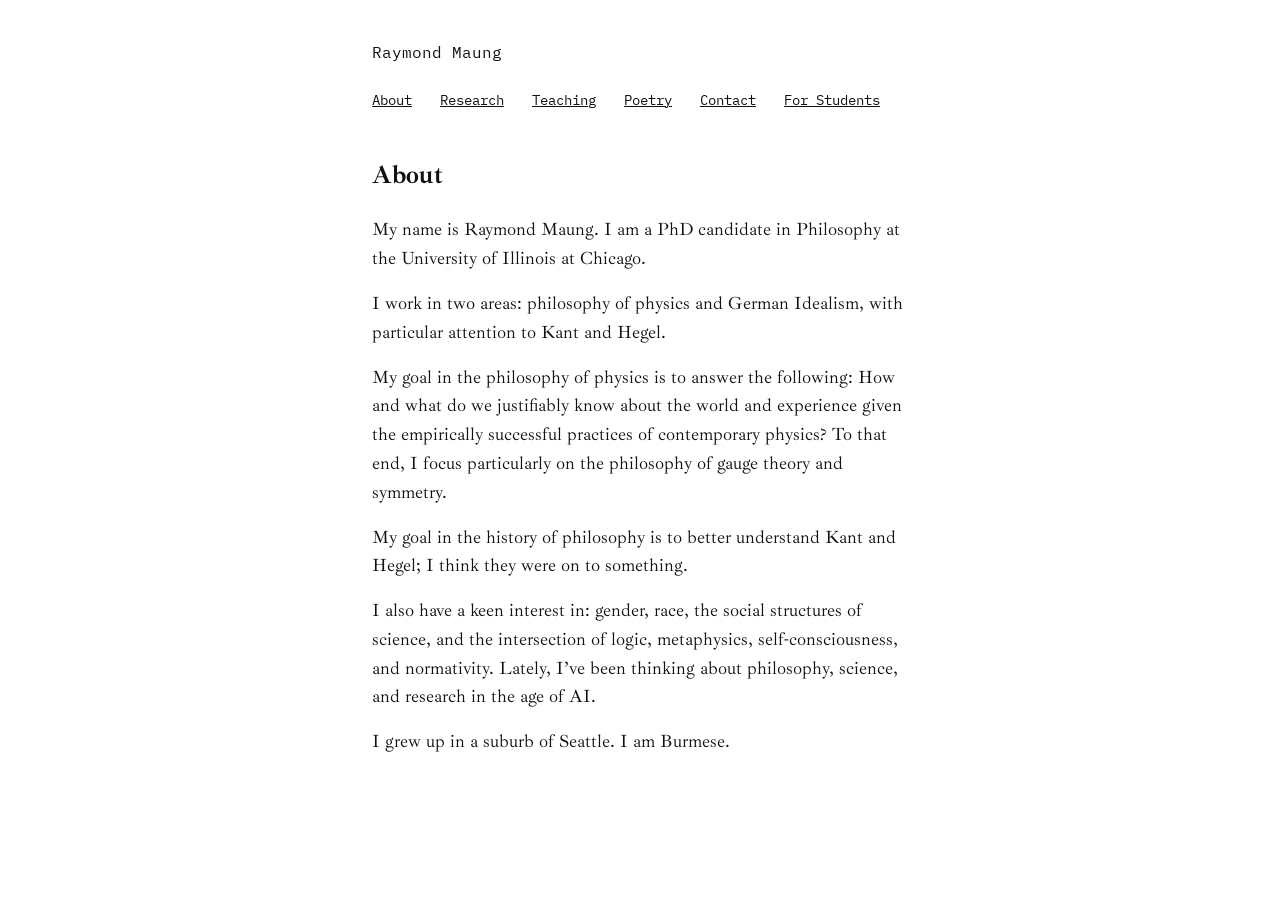
==== index.html @ 3c8e400b "." ====
<!DOCTYPE html>
<!-- Hand-written page shell for every page of raymondmaung.com (the
     preamble.tex analog — presentation config stays hand-written).
     org-site-export.el substitutes the double-braced TITLE / ROOT /
     BODY tokens (every occurrence — which is why this comment must
     not spell them out) and writes the result into research-public.
     Edit here, then `publish site` to regenerate every page. -->
<html lang="en">
<head>
<meta charset="utf-8">
<meta name="viewport" content="width=device-width, initial-scale=1">
<title>About — Raymond Maung</title>
<link rel="stylesheet" href="style.css">
</head>
<body>
<header>
<p class="site-title"><a href="">Raymond Maung</a></p>
<nav>
<a href="">About</a>
<a href="research/">Research</a>
<a href="teaching/">Teaching</a>
<a href="poetry/">Poetry</a>
<a href="contact/">Contact</a>
<a href="for-students/">For Students</a>
</nav>
</header>
<main>
<h1>About</h1>
<p>
My name is Raymond Maung. I am a PhD candidate in Philosophy at the University of Illinois at Chicago.
</p>

<p>
I work in two areas: philosophy of physics and German Idealism, with particular attention to Kant and Hegel.
</p>

<p>
My goal in the philosophy of physics is to answer the following: How and what do we justifiably know about the world and experience given the empirically successful practices of contemporary physics? To that end, I focus particularly on the philosophy of gauge theory and symmetry.
</p>

<p>
My goal in the history of philosophy is to better understand Kant and Hegel; I think they were on to something.
</p>

<p>
I also have a keen interest in: gender, race, the social structures of science, and the intersection of logic, metaphysics, self-consciousness, and normativity. Lately, I&rsquo;ve been thinking about philosophy, science, and research in the age of AI.
</p>

<p>
I grew up in a suburb of Seattle. I am Burmese.
</p>

</main>
</body>
</html>
---- style.css ----
/* Hand-written stylesheet for raymondmaung.com — the preamble.tex
 * analog.  Austere on purpose: text, one column, nothing else.
 *
 * THEME KNOBS — the whole look lives in this :root block (the CSS
 * analog of \paperfontsize/\paperspacing in shared/preamble.tex).
 * Everything below only consumes these variables: re-theming is an
 * edit here (plus, for a new typeface, woff2 files in shared/fonts/
 * and the @font-face rules beneath), then `publish site`.
 * Current values approximate the WordPress Ueno look — a starting
 * point, not a commitment. */
:root {
  --font-body: "Ibarra Real Nova", Georgia, serif;
  --font-accent: "IBM Plex Mono", ui-monospace, monospace; /* site title + nav */
  --size-body: 1.125rem;
  --size-title: 1rem;        /* the mono site title */
  --measure: 36rem;          /* column width */
  --leading: 1.6;
  --color-fg: #111;
  --color-bg: #fff;
  --color-link: #111;
}

/* Self-hosted fonts (both SIL OFL) — no third-party requests. */
@font-face {
  font-family: "Ibarra Real Nova";
  src: url("fonts/ibarra-real-nova-regular.woff2") format("woff2");
  font-weight: 400; font-style: normal; font-display: swap;
}
@font-face {
  font-family: "Ibarra Real Nova";
  src: url("fonts/ibarra-real-nova-italic.woff2") format("woff2");
  font-weight: 400; font-style: italic; font-display: swap;
}
@font-face {
  font-family: "Ibarra Real Nova";
  src: url("fonts/ibarra-real-nova-700.woff2") format("woff2");
  font-weight: 700; font-style: normal; font-display: swap;
}
@font-face {
  font-family: "IBM Plex Mono";
  src: url("fonts/ibm-plex-mono-regular.woff2") format("woff2");
  font-weight: 400; font-style: normal; font-display: swap;
}

/* Normalization — three lines, no reset framework. */
*, *::before, *::after { box-sizing: border-box; }
body { margin: 0; }
h1, h2, h3, p, ul { margin: 0 0 1rem; }

body {
  font-family: var(--font-body);
  font-size: var(--size-body);
  line-height: var(--leading);
  color: var(--color-fg);
  background: var(--color-bg);
  max-width: var(--measure);
  margin: 0 auto;
  padding: 2.5rem 1.25rem 4rem;
}

header { margin-bottom: 3rem; }
.site-title {
  font-family: var(--font-accent);
  font-size: var(--size-title);
  margin-bottom: 1.5rem;
}
.site-title a { text-decoration: none; }
nav {
  font-family: var(--font-accent);
  font-size: 0.85rem;
}
nav a { margin-right: 1.25rem; }

h1 { font-size: 1.6rem; line-height: 1.25; margin-bottom: 1.5rem; }
h2 { font-size: 1.25rem; margin-top: 2rem; }

a { color: var(--color-link); }

ul.papers { list-style: none; padding: 0; }
ul.papers li { margin-bottom: 0.75rem; }
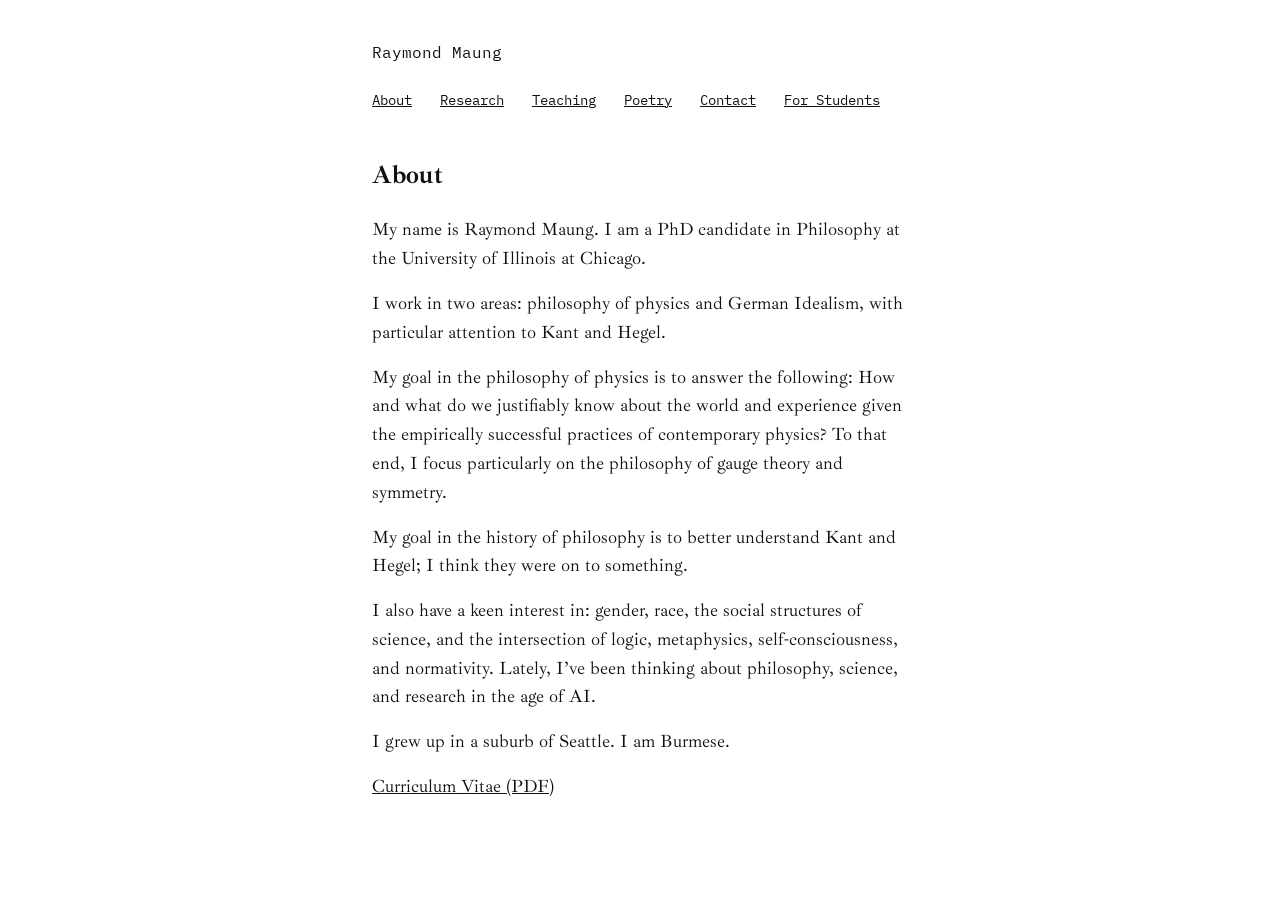
==== commit cf98376e: "." ====
--- a/index.html
+++ b/index.html
@@ -50,6 +50,10 @@
 I grew up in a suburb of Seattle. I am Burmese.
 </p>
 
+<p>
+<a href="maung_cv.pdf">Curriculum Vitae (PDF)</a>
+</p>
+
 </main>
 </body>
 </html>
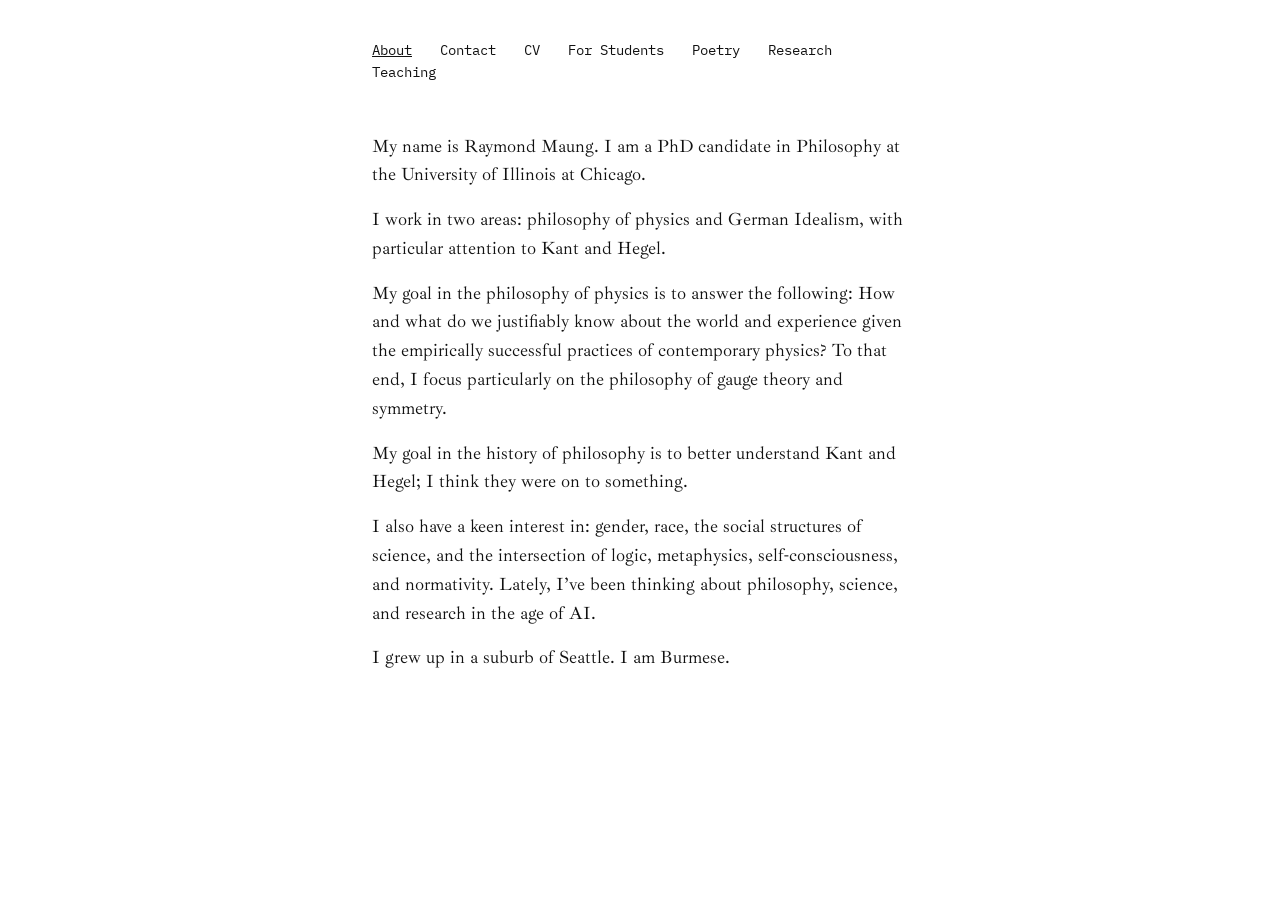
==== commit 3c0b36f0: "." ====
--- a/index.html
+++ b/index.html
@@ -3,8 +3,11 @@
      preamble.tex analog — presentation config stays hand-written).
      org-site-export.el substitutes the double-braced TITLE / ROOT /
      BODY tokens (every occurrence — which is why this comment must
-     not spell them out) and writes the result into research-public.
-     Edit here, then `publish site` to regenerate every page. -->
+     not spell them out), marks the one nav link that targets the
+     page being exported with aria-current (style.css underlines
+     exactly that link), and writes the result into research-public.
+     Nav links stay alphabetized by label. Edit here, then
+     `publish site` to regenerate every page. -->
 <html lang="en">
 <head>
 <meta charset="utf-8">
@@ -14,18 +17,17 @@
 </head>
 <body>
 <header>
-<p class="site-title"><a href="">Raymond Maung</a></p>
 <nav>
-<a href="">About</a>
+<a aria-current="page" href="">About</a>
+<a href="contact/">Contact</a>
+<a href="cv/">CV</a>
+<a href="for-students/">For Students</a>
+<a href="poetry/">Poetry</a>
 <a href="research/">Research</a>
 <a href="teaching/">Teaching</a>
-<a href="poetry/">Poetry</a>
-<a href="contact/">Contact</a>
-<a href="for-students/">For Students</a>
 </nav>
 </header>
 <main>
-<h1>About</h1>
 <p>
 My name is Raymond Maung. I am a PhD candidate in Philosophy at the University of Illinois at Chicago.
 </p>
@@ -50,10 +52,6 @@
 I grew up in a suburb of Seattle. I am Burmese.
 </p>
 
-<p>
-<a href="maung_cv.pdf">Curriculum Vitae (PDF)</a>
-</p>
-
 </main>
 </body>
 </html>
--- a/style.css
+++ b/style.css
@@ -10,9 +10,8 @@
  * point, not a commitment. */
 :root {
   --font-body: "Ibarra Real Nova", Georgia, serif;
-  --font-accent: "IBM Plex Mono", ui-monospace, monospace; /* site title + nav */
+  --font-accent: "IBM Plex Mono", ui-monospace, monospace; /* nav */
   --size-body: 1.125rem;
-  --size-title: 1rem;        /* the mono site title */
   --measure: 36rem;          /* column width */
   --leading: 1.6;
   --color-fg: #111;
@@ -59,22 +58,40 @@
 }
 
 header { margin-bottom: 3rem; }
-.site-title {
-  font-family: var(--font-accent);
-  font-size: var(--size-title);
-  margin-bottom: 1.5rem;
-}
-.site-title a { text-decoration: none; }
 nav {
   font-family: var(--font-accent);
   font-size: 0.85rem;
 }
-nav a { margin-right: 1.25rem; }
+nav a { margin-right: 1.25rem; text-decoration: none; }
+nav a[aria-current] { text-decoration: underline; }
 
-h1 { font-size: 1.6rem; line-height: 1.25; margin-bottom: 1.5rem; }
 h2 { font-size: 1.25rem; margin-top: 2rem; }
 
 a { color: var(--color-link); }
 
 ul.papers { list-style: none; padding: 0; }
 ul.papers li { margin-bottom: 0.75rem; }
+
+/* CV page — layout for the body that org-site-export.el generates from
+ * the CV's own source (the web analog of the \entry macros in
+ * cv/preamble.tex; the class names mirror the macro names). */
+.cv-sub { font-size: 0.9em; }
+.cv-entry {
+  display: flex;
+  justify-content: space-between;
+  gap: 1rem;
+  margin-bottom: 0.35rem;
+}
+.cv-date { text-align: right; }
+p.cv-entry.cv-sub { padding-left: 1.5rem; }
+.cv-details { list-style: none; padding-left: 1.5rem; font-size: 0.9em; }
+.cv-details li { display: flex; justify-content: space-between; gap: 1rem; }
+.cv-subline { padding-left: 1.5rem; font-size: 0.9em; }
+.cv-pres { margin-bottom: 1rem; }
+.cv-pres .cv-entry { margin-bottom: 0.15rem; }
+.cv-venue {
+  padding-left: 1.5rem;
+  font-size: 0.9em;
+  font-style: italic;
+  margin-bottom: 0;
+}
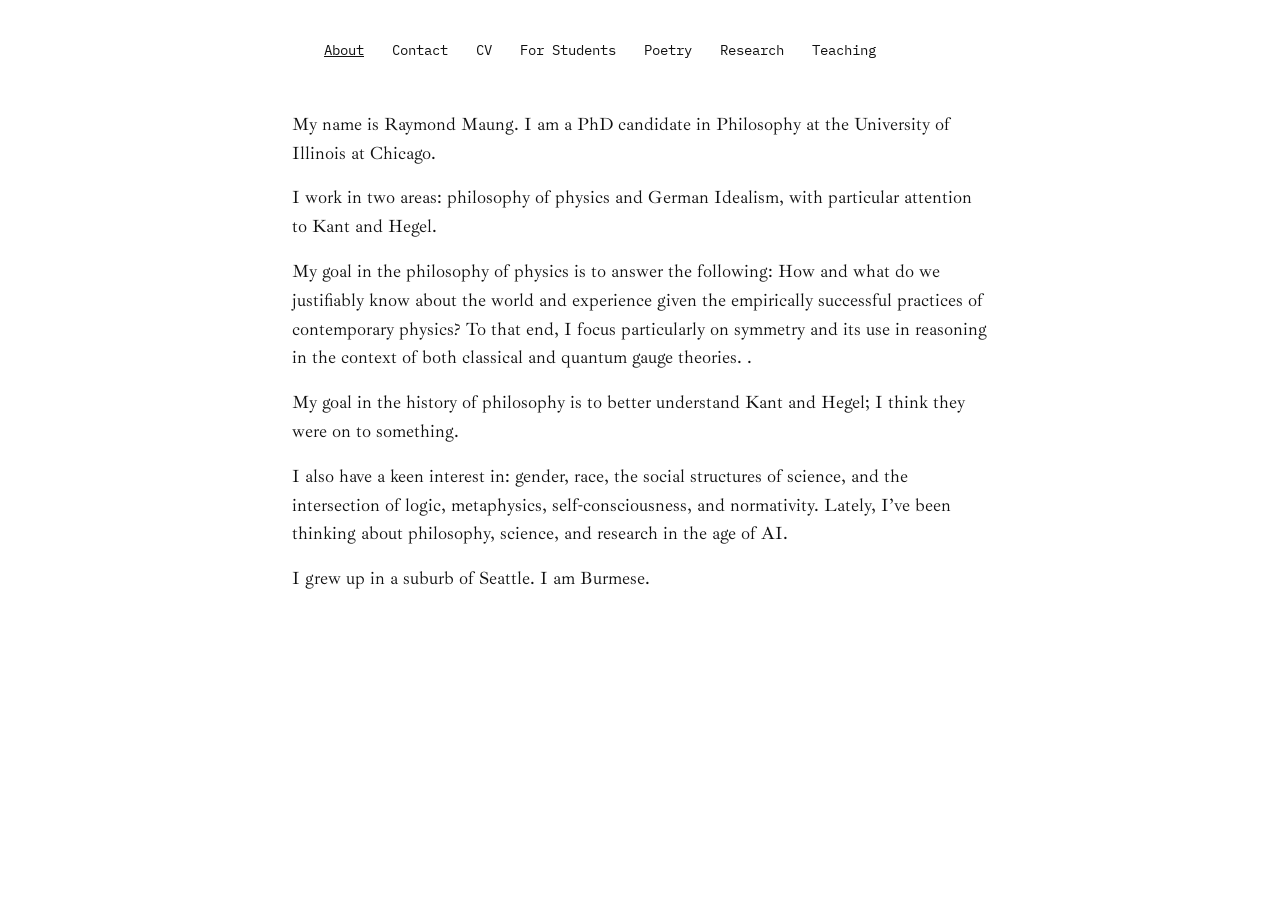
==== commit c106a4d1: "." ====
--- a/index.html
+++ b/index.html
@@ -37,7 +37,7 @@
 </p>
 
 <p>
-My goal in the philosophy of physics is to answer the following: How and what do we justifiably know about the world and experience given the empirically successful practices of contemporary physics? To that end, I focus particularly on the philosophy of gauge theory and symmetry.
+My goal in the philosophy of physics is to answer the following: How and what do we justifiably know about the world and experience given the empirically successful practices of contemporary physics? To that end, I focus particularly on symmetry and its use in reasoning in the context of both classical and quantum gauge theories. .
 </p>
 
 <p>
--- a/style.css
+++ b/style.css
@@ -12,7 +12,8 @@
   --font-body: "Ibarra Real Nova", Georgia, serif;
   --font-accent: "IBM Plex Mono", ui-monospace, monospace; /* nav */
   --size-body: 1.125rem;
-  --measure: 36rem;          /* column width */
+  --measure: 46rem;          /* column width — wide enough for the nav
+                                to sit on one row */
   --leading: 1.6;
   --color-fg: #111;
   --color-bg: #fff;
@@ -61,6 +62,7 @@
 nav {
   font-family: var(--font-accent);
   font-size: 0.85rem;
+  padding-left: 2rem;   /* tabs sit right of the body's left edge */
 }
 nav a { margin-right: 1.25rem; text-decoration: none; }
 nav a[aria-current] { text-decoration: underline; }
@@ -74,7 +76,10 @@
 
 /* CV page — layout for the body that org-site-export.el generates from
  * the CV's own source (the web analog of the \entry macros in
- * cv/preamble.tex; the class names mirror the macro names). */
+ * cv/preamble.tex; the class names mirror the macro names).  The .cv
+ * wrapper steps the whole body down from prose size: a CV is dense
+ * lines, not paragraphs, and reads oversized at body size. */
+.cv { font-size: 1rem; }
 .cv-sub { font-size: 0.9em; }
 .cv-entry {
   display: flex;
@@ -89,6 +94,9 @@
 .cv-subline { padding-left: 1.5rem; font-size: 0.9em; }
 .cv-pres { margin-bottom: 1rem; }
 .cv-pres .cv-entry { margin-bottom: 0.15rem; }
+/* presentation dates are single "Month Year" tokens: never let a long
+ * title squeeze one onto two lines */
+.cv-pres .cv-date { white-space: nowrap; }
 .cv-venue {
   padding-left: 1.5rem;
   font-size: 0.9em;
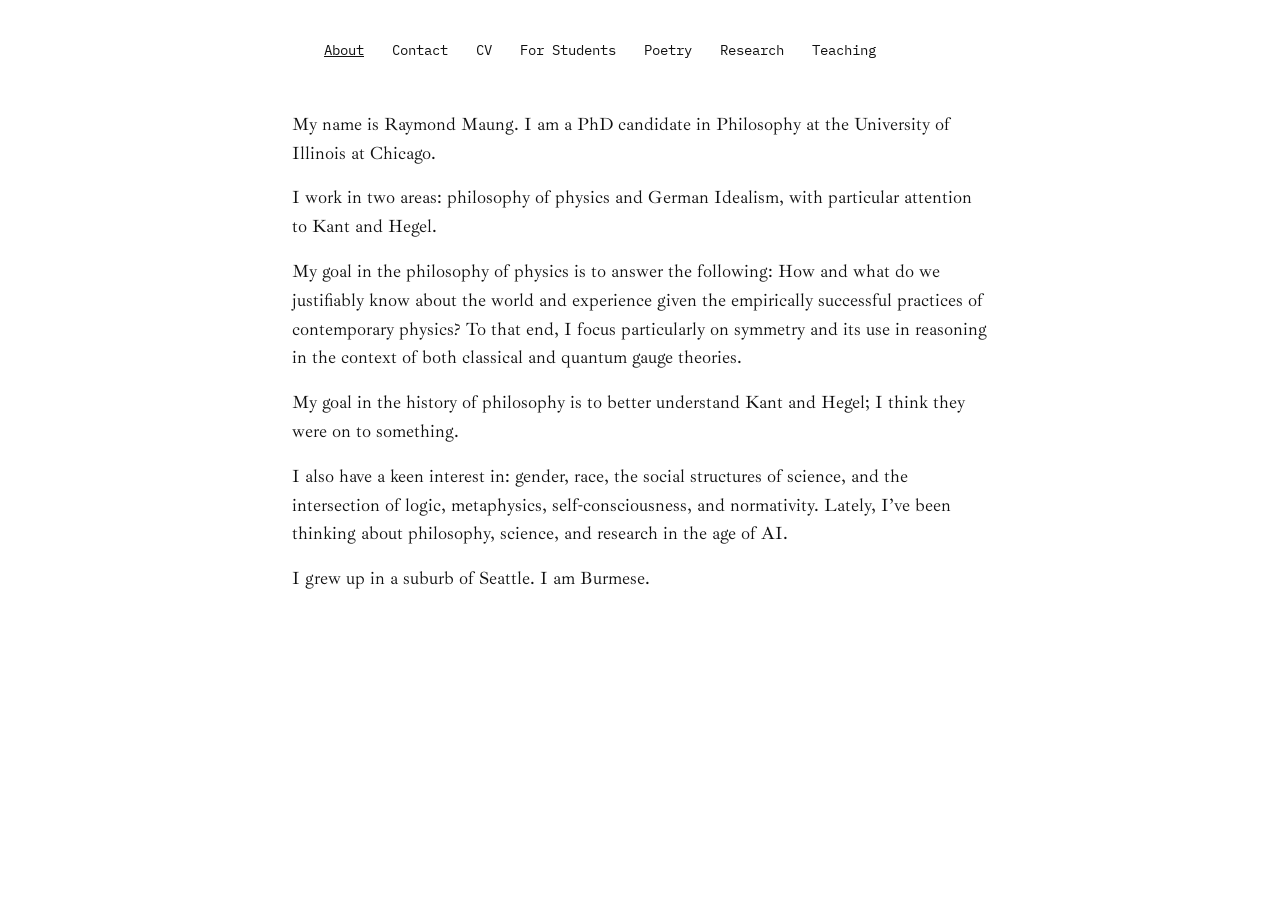
==== commit c14e1598: "." ====
--- a/index.html
+++ b/index.html
@@ -37,7 +37,7 @@
 </p>
 
 <p>
-My goal in the philosophy of physics is to answer the following: How and what do we justifiably know about the world and experience given the empirically successful practices of contemporary physics? To that end, I focus particularly on symmetry and its use in reasoning in the context of both classical and quantum gauge theories. .
+My goal in the philosophy of physics is to answer the following: How and what do we justifiably know about the world and experience given the empirically successful practices of contemporary physics? To that end, I focus particularly on symmetry and its use in reasoning in the context of both classical and quantum gauge theories.
 </p>
 
 <p>
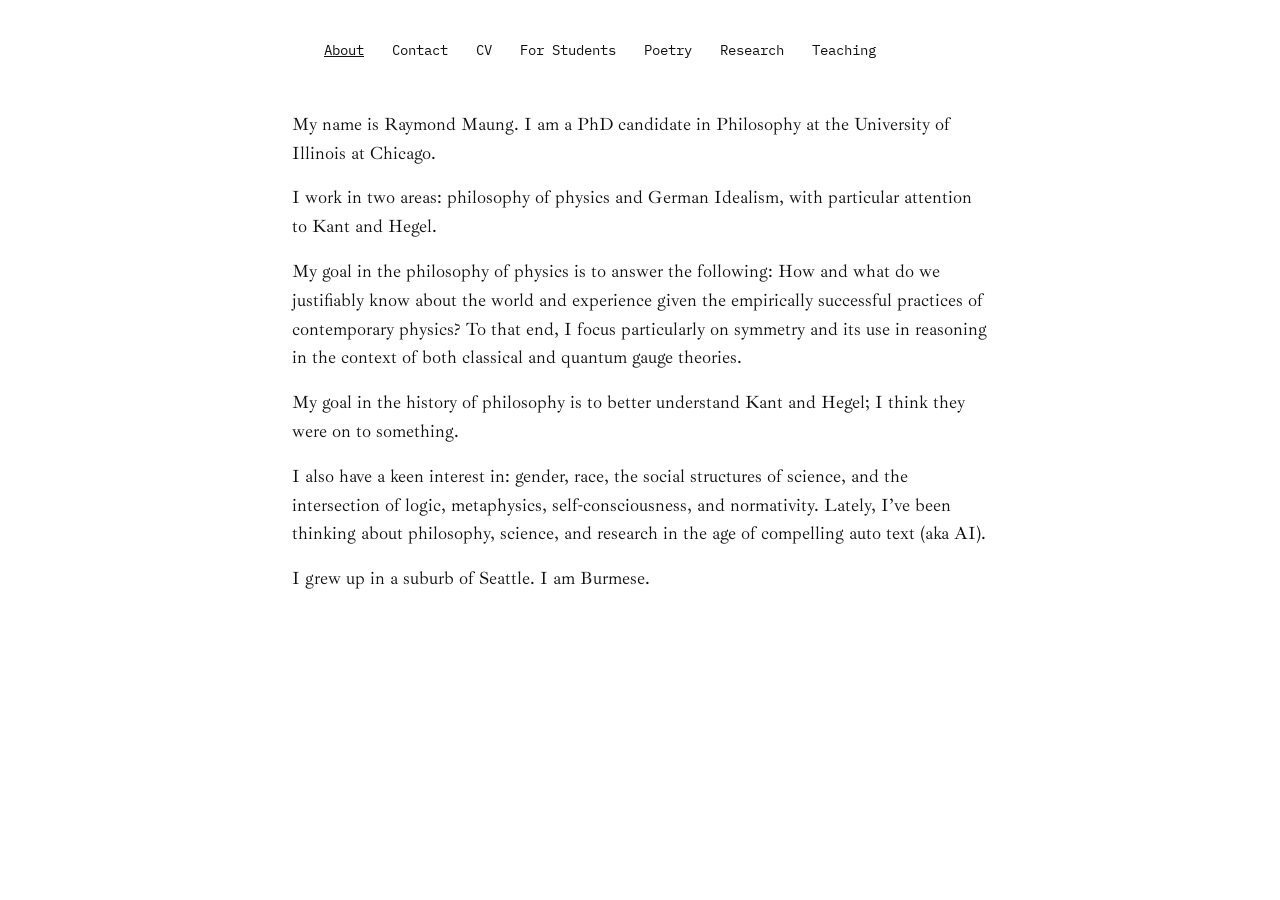
==== commit c32ff1d9: "." ====
--- a/index.html
+++ b/index.html
@@ -45,7 +45,7 @@
 </p>
 
 <p>
-I also have a keen interest in: gender, race, the social structures of science, and the intersection of logic, metaphysics, self-consciousness, and normativity. Lately, I&rsquo;ve been thinking about philosophy, science, and research in the age of AI.
+I also have a keen interest in: gender, race, the social structures of science, and the intersection of logic, metaphysics, self-consciousness, and normativity. Lately, I&rsquo;ve been thinking about philosophy, science, and research in the age of compelling auto text (aka AI).
 </p>
 
 <p>
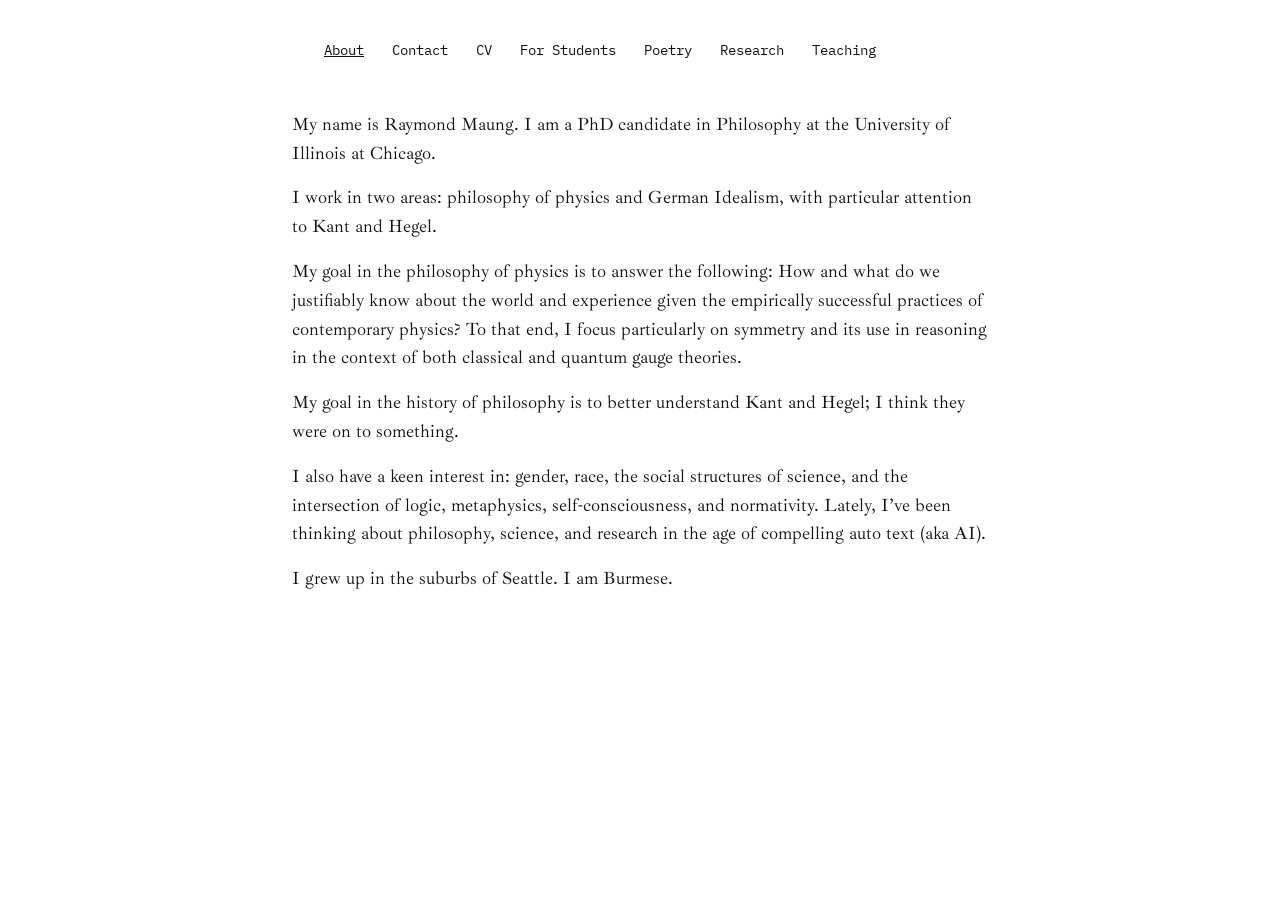
==== commit 7bb48219: "." ====
--- a/index.html
+++ b/index.html
@@ -49,7 +49,7 @@
 </p>
 
 <p>
-I grew up in a suburb of Seattle. I am Burmese.
+I grew up in the suburbs of Seattle. I am Burmese.
 </p>
 
 </main>
